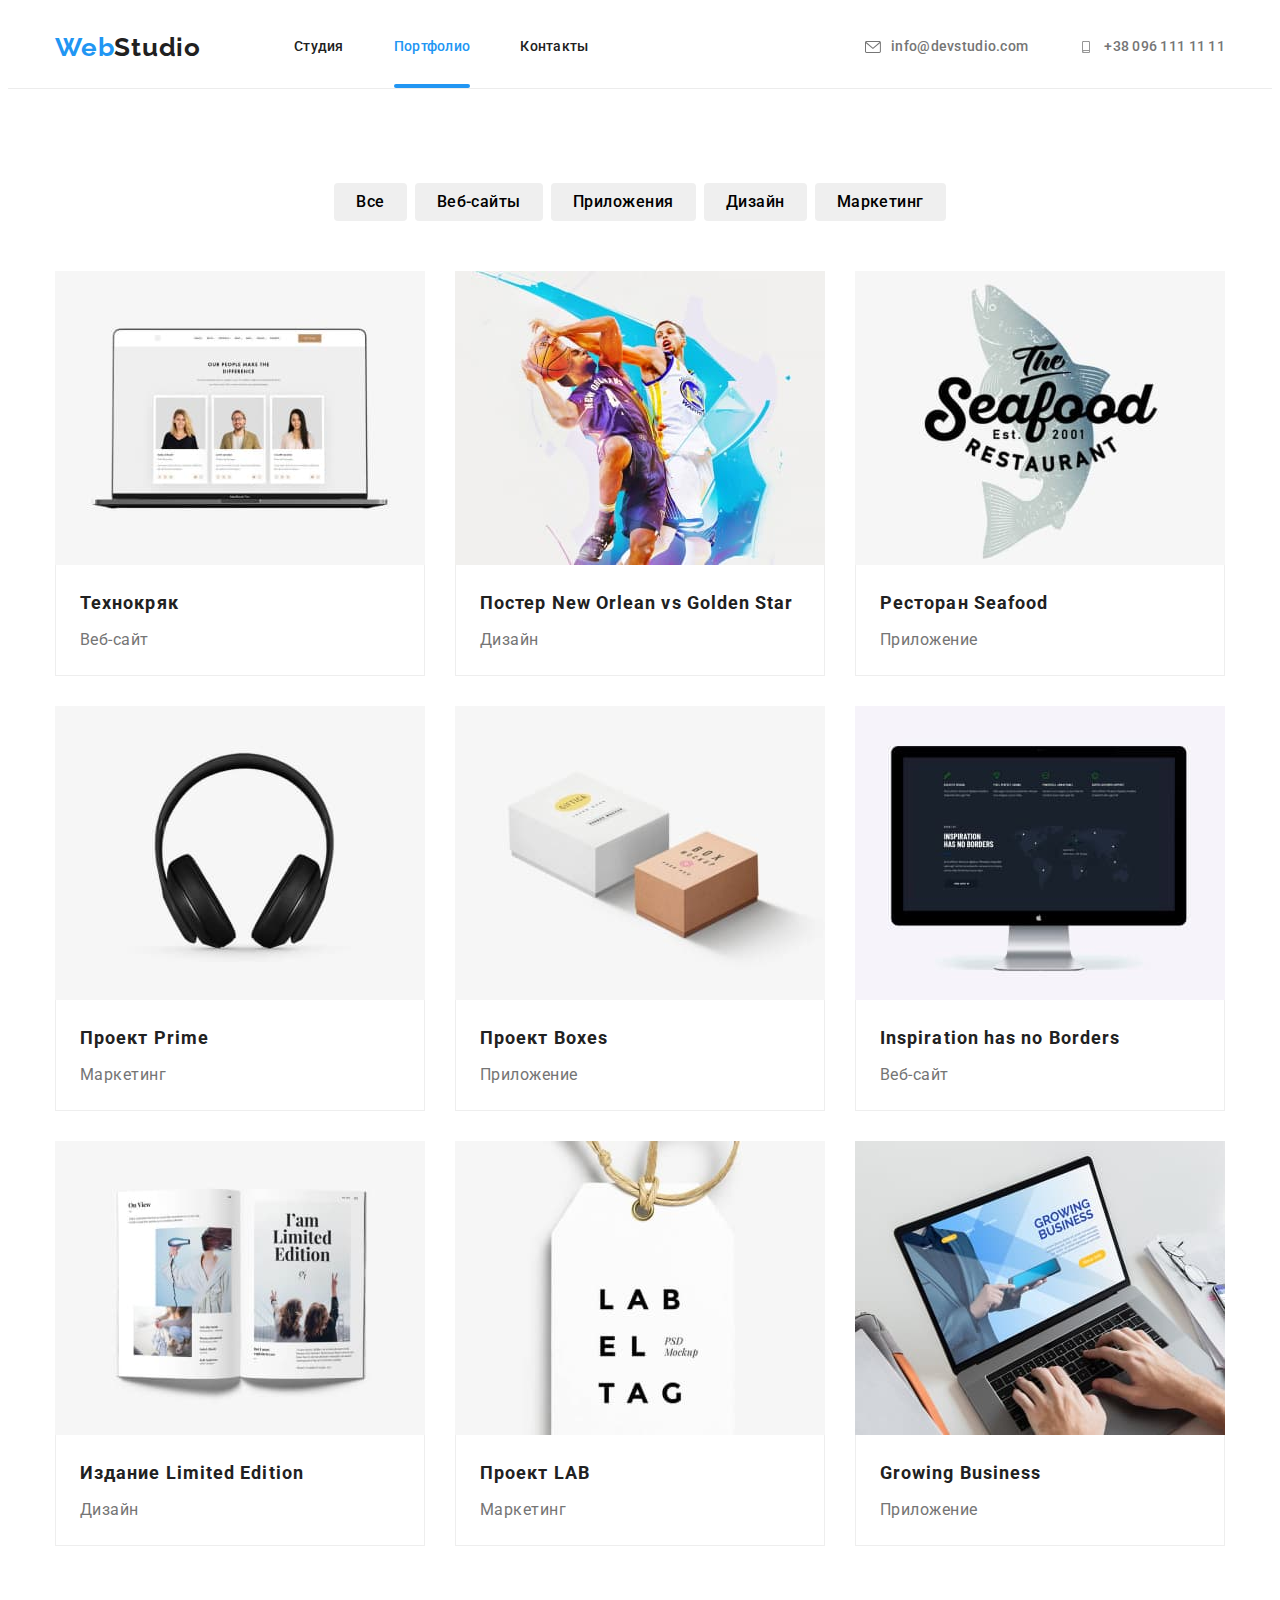
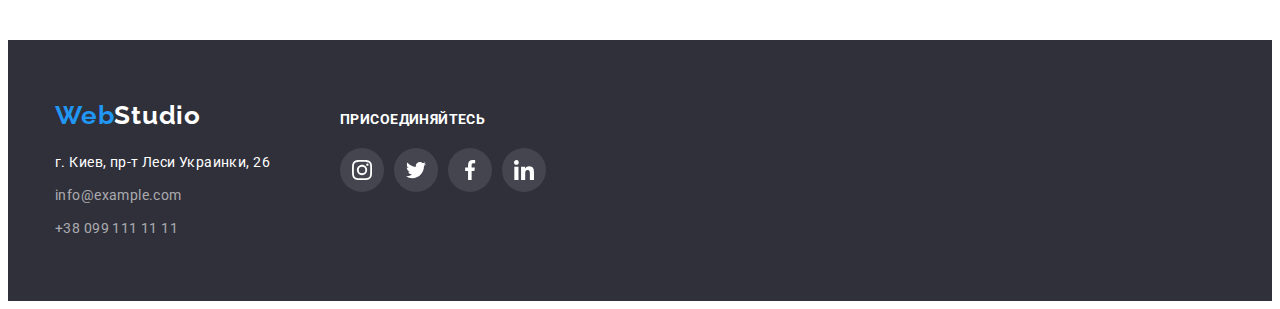
==== portfolio.html @ fc5a7e6b "Додавання іконок" ====
<!DOCTYPE html>
<html lang="en">
<head>
    <meta charset="UTF-8">
    <meta http-equiv="X-UA-Compatible" content="IE=edge">
    <meta name="viewport" content="width=device-width, initial-scale=1.0">
    <link rel="preconnect" href="https://fonts.googleapis.com">
    <link rel="preconnect" href="https://fonts.gstatic.com" crossorigin>
    <link href="https://fonts.googleapis.com/css2?family=Raleway:wght@700&family=Roboto:wght@400;500;700;900&display=swap"
        rel="stylesheet">
    <title>Document</title>
    <link rel="stylesheet" href="https://cdnjs.cloudflare.com/ajax/libs/modern-normalize/1.1.0/modern-normalize.min.css"
        integrity="sha512-wpPYUAdjBVSE4KJnH1VR1HeZfpl1ub8YT/NKx4PuQ5NmX2tKuGu6U/JRp5y+Y8XG2tV+wKQpNHVUX03MfMFn9Q=="
        crossorigin="anonymous" referrerpolicy="no-referrer" />
    <link rel="stylesheet" href="./css/styles.css">
</head>
<body>
    <!--Шапка сайта-->
    <header class="header">
        <div class="container header-container">
            <nav class="header-nav">
                <a lang="en" class="logo link" href="">
                    <span class="accent">Web</span>Studio</a>
                <ul class="header-list list">
                    <li class="header-list-item">
                        <a href="./index.html" class="header-link link">Студия</a>
                    </li>
                    <li class="header-list-item">
                        <a href="" class="header-link link current">Портфолио</a>
                    </li>
                    <li class="header-list-item">
                        <a href="" class="header-link link">Контакты</a>
                    </li>
                </ul>
            </nav>
            <ul class="header-contacts list">
                <li class="header-contacts-item">
                    <a href="mailto:info@devstudio.com" class="header-contacts-link link">
                        <svg class="header-link-svg" width="16" height="12">
                            <use href="./images/icons.svg#icon-envelope"></use>
                        </svg>
                        info@devstudio.com</a>
                </li>
                <li class="header-contacts-item">
                    <a href="tel:+380961111111" class="header-contacts-link link">
                        <svg class="header-link-svg" width="16" height="12">
                            <use href="./images/icons.svg#icon-smartphone"></use>
                        </svg>
                        +38 096 111 11 11</a>
                </li>
    
            </ul>
        </div>
    </header>

    <main>
        <!--Section1-->
        <section class="projects section">
            <div class="container">
            <h1 class="visually-hidden">
                Раздел проектов
            
            </h1>
            <ul class="btn-list list">
                <li class="btn-item">
                    <button type="button" class="project-btn button">Все</button>
                </li>
                <li class="btn-item">
                    <button type="button" class="project-btn button">Веб-сайты</button>
                </li>
                <li class="btn-item">
                    <button type="button" class="project-btn button">Приложения</button>
                </li>
                <li class="btn-item">
                    <button type="button" class="project-btn button">Дизайн</button>
                </li>
                <li class="btn-item">
                    <button type="button" class="project-btn button">Маркетинг</button>
                </li>            
            </ul>            
        
            <ul class="projects-list list">
                <li class="projects-item">
                    <a href="" class="projects-link">
                        <div class="projects-cover-wrap">
                        <img src="./images/технокряк.jpg" alt="Первый проект" width="370" height="294">
                        <p class="projects-cover-text">Ресурс предлагает комплексные предложения с разным уровнем функционала и сервисов. Все это позволит посетителю получить
                        исчерпывающие сведения о компании или частном лице.</p>
                        </div>
                        <div class="project-text-all">
                    <h2 class="projects-title">
                        Технокряк
                    </h2>  
                    <p class="projects-text">
                        Веб-сайт
                    </p>    
                    </div>
                    </a>
                </li>
                <li class="projects-item">
                    <a href="" class="projects-link">
                        <div class="projects-cover-wrap">
                        <img src="./images/NewOrlean.jpg" alt="Второй проект" width="370" height="294">
                        <p class="projects-cover-text">Ресурс предлагает комплексные предложения с разным уровнем функционала и сервисов. Все
                            это позволит посетителю получить
                            исчерпывающие сведения о компании или частном лице.</p>
                        </div>
                        <div class="project-text-all">
                    <h2 class="projects-title">
                        Постер New Orlean vs Golden Star
                    </h2>
                    <p class="projects-text">
                        Дизайн
                    </p>
                    </div>
                    </a>
                </li>
                <li class="projects-item">
                    <a href="" class="projects-link">
                        <div class="projects-cover-wrap">
                        <img src="./images/Seafood.jpg" alt="Третий проект" width="370" height="294">
                        <p class="projects-cover-text">Ресурс предлагает комплексные предложения с разным уровнем функционала и сервисов. Все
                            это позволит посетителю получить
                            исчерпывающие сведения о компании или частном лице.</p>
                        </div>
                    <div class="project-text-all">
                    <h2 class="projects-title">
                        Ресторан Seafood
                    </h2>
                    <p class="projects-text">
                        Приложение
                    </p>
                    </div>
                    </a>
                </li>
                <li class="projects-item">
                    <a href="" class="projects-link">
                        <div class="projects-cover-wrap">
                        <img src="./images/Prime.jpg" alt="Четвертый проект" width="370" height="294">
                        <p class="projects-cover-text">Ресурс предлагает комплексные предложения с разным уровнем функционала и сервисов. Все
                            это позволит посетителю получить
                            исчерпывающие сведения о компании или частном лице.</p>
                        </div>
                    <div class="project-text-all">
                    <h2 class="projects-title">
                        Проект Prime
                    </h2>
                    <p class="projects-text">
                        Маркетинг
                    </p>
                    </div>
                    </a>
                </li>
                <li class="projects-item">
                    <a href="" class="projects-link">
                        <div class="projects-cover-wrap">
                        <img src="./images/Boxes.jpg" alt="Пятый проект" width="370" height="294">
                        <p class="projects-cover-text">Ресурс предлагает комплексные предложения с разным уровнем функционала и сервисов. Все
                            это позволит посетителю получить
                            исчерпывающие сведения о компании или частном лице.</p>
                        </div>
                    <div class="project-text-all">
                    <h2 class="projects-title">
                        Проект Boxes
                    </h2>
                    <p class="projects-text">
                        Приложение
                    </p>
                    </div>
                    </a>
                </li>
                <li class="projects-item">
                    <a href="" class="projects-link">
                        <div class="projects-cover-wrap">
                        <img src="./images/Inspiration.jpg" alt="Шестой проект" width="370" height="294">
                        <p class="projects-cover-text">Ресурс предлагает комплексные предложения с разным уровнем функционала и сервисов. Все
                            это позволит посетителю получить
                            исчерпывающие сведения о компании или частном лице.</p>
                        </div>
                    <div class="project-text-all">
                    <h2 class="projects-title">
                        Inspiration has no Borders
                    </h2>
                    <p class="projects-text">
                        Веб-сайт
                    </p>
                    </div>
                    </a>
                </li>
                <li class="projects-item">
                    <a href="" class="projects-link">
                        <div class="projects-cover-wrap">
                        <img src="./images/Limited_Edition.jpg" alt="Седьмой проект" width="370" height="294">
                        <p class="projects-cover-text">Ресурс предлагает комплексные предложения с разным уровнем функционала и сервисов. Все
                            это позволит посетителю получить
                            исчерпывающие сведения о компании или частном лице.</p>
                        </div>
                    <div class="project-text-all">
                    <h2 class="projects-title">
                        Издание Limited Edition
                    </h2 >
                    <p class="projects-text">
                        Дизайн
                    </p>
                    </div>
                    </a>
                </li>
                <li class="projects-item">
                    <a href="" class="projects-link">
                        <div class="projects-cover-wrap">
                        <img src="./images/LAB.jpg" alt="Восьмой проект" width="370" height="294">
                        <p class="projects-cover-text">Ресурс предлагает комплексные предложения с разным уровнем функционала и сервисов. Все
                            это позволит посетителю получить
                            исчерпывающие сведения о компании или частном лице.</p>
                        </div>
                    <div class="project-text-all">
                    <h2 class="projects-title">
                        Проект LAB
                    </h2>
                    <p class="projects-text">
                        Маркетинг
                    </p>
                    </div>
                    </a>
                </li>
                <li class="projects-item">
                    <a href="" class="projects-link">
                        <div class="projects-cover-wrap">
                        <img src="./images/Growing_Business.jpg" alt="Девятый проект" width="370" height="294">
                        <p class="projects-cover-text">Ресурс предлагает комплексные предложения с разным уровнем функционала и сервисов. Все
                            это позволит посетителю получить
                            исчерпывающие сведения о компании или частном лице.</p>
                        </div>
                    <div class="project-text-all">
                    <h2 class="projects-title">
                        Growing Business
                    </h2>
                    <p class="projects-text">
                        Приложение
                    </p>
                    </div>
                    </a>
                </li>
                
            </ul>
            </div>
        </section>
        </main>
    <!--Футер-->
    <footer class="footer">
        <div class="container">
            <div class="footer-main">
                <a href="" class="logo link" lang="en">
                    <span class="accent">Web</span>Studio</a>
    
                <address class=" address">
                    <ul class="footer-list">
                        <li class="footer-item">
                            <a class="footer-address link"
                                href="https://www.google.com/maps/place/%D0%B1%D1%83%D0%BB%D1%8C%D0%B2%D0%B0%D1%80+%D0%9B%D0%B5%D1%81%D1%96+%D0%A3%D0%BA%D1%80%D0%B0%D1%97%D0%BD%D0%BA%D0%B8,+26,+%D0%9A%D0%B8%D1%97%D0%B2,+02000/@50.4265807,30.5361971,17z/data=!3m1!4b1!4m5!3m4!1s0x40d4cf0e033ecbe9:0x57a4dffefec77da0!8m2!3d50.4265807!4d30.5383858">г.
                                Киев, пр-т Леси Украинки, 26</a>
                        </li>
                        <li class="footer-item">
                            <a href="mailto:info@example.com" class="footer-link link">info@example.com</a>
                        </li>
                        <li class="footer-item">
                            <a href="tel:+380991111111" class="footer-link link">+38 099 111 11 11</a>
                        </li>
                    </ul>
    
                </address>
            </div>
            <div class="call">
                <h2 class="call-title">
                    присоединяйтесь
                </h2>
                <ul class="footer-soc">
                    <li class="footer-soc-item">
                        <a href="" class="footer-soc-link">
                            <svg class="footer-soc-icon" width="20" heihgt="20">
                                <use href="./images/icons.svg#icon-instagram"></use>
                            </svg>
                        </a>
                    </li>
                    <li class="footer-soc-item">
                        <a href="" class="footer-soc-link">
                            <svg class="footer-soc-icon" width="20" heihgt="20">
                                <use href="./images/icons.svg#icon-twitter"></use>
                            </svg>
                        </a>
                    </li>
                    <li class="footer-soc-item">
                        <a href="" class="footer-soc-link">
                            <svg class="footer-soc-icon" width="20" heihgt="20">
                                <use href="./images/icons.svg#icon-facebook"></use>
                            </svg>
                        </a>
                    </li>
                    <li class="footer-soc-item">
                        <a href="" class="footer-soc-link">
                            <svg class="footer-soc-icon" width="20" heihgt="20">
                                <use href="./images/icons.svg#icon-linkedin"></use>
                            </svg>
                        </a>
                    </li>
                </ul>
            </div>
        </div>
    </footer>

</body>
</html>
---- css/styles.css ----
html {
    box-sizing: border-box;
}
*, 
*::before,
*::after{
    box-sizing: inherit;
}
:root {
    --hero-background-color: #2F303A;
    --second-background-color: #F5F4FA;
    --footer-background-color: #2F303A;
    --first-header-color: #212121;
    --second-header-color: #757575;
    --hero-color: #ffffff;
    --title-color: #212121;
    --after-title-color: #757575;
    --first-btn-color: #ffffff;
    --second-btn-color: #212121;
    --accent-color: #2196F3;
    --first-footer-color: #ffffff;
    --second-footer-color: rgba(255, 255, 255, 0.6);
    --first-logo-color: #212121;
    --second-logo-color: #ffffff;
    --first-icon-color: #AFB1B8;
    --second-icon-color: #ffffff;
    --overlay-color: #ffffff;
}


p, h1, h2, h3, h4, h5, h6 {
    margin: 0;
}

ul {
    list-style: none;
    margin: 0;
    padding-left: 0;
}

img {
    display: block;
    max-width: 100%;
    height: auto
}


.container {
    width: 1200px;
    padding-left: 15px;
    padding-right: 15px;
    margin: 0 auto;

}

body {
    font-family: Roboto, sans-serif;
    background-color: #ffffff;
    color: var(--title-color);
    
}


.link {
    text-decoration: none;    
}

.section {
    padding-top: 94px;
    padding-bottom: 94px;
}

/* -----------Шапка сайта-------------- */

.header {
    padding-top: 24px;
    padding-bottom: 25px;
    border-bottom: 1px solid #ECECEC
}

.logo {
    font-family: 'Raleway';
    font-weight: 700;
    font-size: 26px;
    line-height: 1.19;
    letter-spacing: 0.03em;
    color: var(--first-logo-color);
}

.header .logo {
    margin-right: 93px;
}


.accent {
    color: var(--accent-color);

}

.header-container {
    display: flex;
    align-items: center;
}

.header-nav {
    display: flex;
}

.header-list {
    display: flex;
    align-items: center;
}

.header-list-item:not(:last-child) {
    margin-right: 50px;
}
 
.header-contacts {
    display: flex;
    margin-left: auto;
}

.header-contacts-item:not(:last-child) {
    margin-right: 50px;
}

.header-link,
.header-contacts-link {
    font-weight: 500;
    font-size: 14px;
    line-height: 1.14;
    letter-spacing: 0.02em;   
}

.header-link {
    position: relative;
    display: block;
    color: var(--first-header-color);
    transition-property:color;
    transition-duration: 250ms;
    transition-timing-function: cubic-bezier(0.4, 0, 0.2, 1);
}



.header-link.current {
    color: var(--accent-color);
    position: relative;
}

.header-link.current::after {
    position: absolute;
    content: '';
    display: block;
    width: 100%;
    height: 4px;
    left: 0;
    bottom: -33px;
    background-color: var(--accent-color);
    border-radius: 2px;
}

.header-contacts-link {
    display: flex;
    justify-content: center;
    align-items: center;
    color: var(--second-header-color);
    transition-property:color;
    transition-duration: 250ms;
    transition-timing-function: cubic-bezier(0.4, 0, 0.2, 1);
}

.header-link:hover,
.header-link:focus,
.header-contacts-link:hover,
.header-contacts-link:focus {
    color: var(--accent-color);
    fill: var(--accent-color);
}

.header-link-svg {

    margin-right: 10px;
    fill: currentColor
}



/*-------- Герой ----------- */

.hero {
    width: 1600px;
    margin-left: auto;
    margin-right: auto;
    padding-bottom: 200px;
    padding-top: 200px;
    background-color: var(--hero-background-color);
    background-image: linear-gradient(rgba(47, 48, 58, 0.4), rgba(47, 48, 58, 0.4)),
    url(../images/hero-bg-img.jpg);
    background-repeat: no-repeat;
    background-position: center;
    background-size: cover;
}


.hero-title {
    width: 696px;
    margin-right: auto;
    margin-left: auto;
    margin-bottom: 30px;
    font-weight: 900;
    font-size: 44px;
    line-height: 1.36; 
    text-align: center;
    letter-spacing: 0.06em;
    text-transform: uppercase;
    color: var(--hero-color);
}

.price-btn {
    margin: auto;
    padding: 10px 22px;
    border: none;
    border-radius: 4px;
    font-weight: 700;
    font-size: 16px;
    line-height: 1.88;
    display: flex;
    align-items: center;
    text-align: center;
    letter-spacing: 0.06em;
    color: var(--first-btn-color);
    background-color: var(--accent-color);
    transition-property:background-color;
    transition-duration: 250ms;
    transition-timing-function: cubic-bezier(0.4, 0, 0.2, 1);
}

.price-btn:hover,
.price-btn:focus {
    background-color: #188CE8;

}


/* -------------Преимущества------------ */
.visually-hidden {
    position: absolute;
    white-space: nowrap;
    width: 1px;
    height: 1px;
    overflow: hidden;
    border: 0;
    padding: 0;
    clip: rect(0 0 0 0);
    clip-path: inset(50%);
    margin: -1px;
}


.benefits-list {
    display: flex;
}

.benefits-title {
    margin-bottom: 10px;
    font-weight: 700;
    font-size: 14px;
    line-height: 1.14;
    letter-spacing: 0.03em;
    text-transform: uppercase;
    
}

.benefits-text {
    max-width: 270px;
    font-size: 14px;
    line-height: 1.71;
    letter-spacing: 0.03em;
    color: var(--after-title-color);
}

.benefits-item:not(:last-child) {
    margin-right: 30px;
}

.benefits-icon {
    display: flex;
    justify-content: center;
    align-items: center;
    margin-bottom: 30px;
    width: 270px;
    height: 120px;
    background-color: var(--second-background-color);
}



/* --------- Работы --------- */

.about {
    padding-top: 0;
}

.about-title {
    margin-bottom: 50px;
    font-weight: 700;
    font-size: 36px;
    line-height: 1.16;
    text-align: center;
    letter-spacing: 0.03em;
}

.about-list {
    display: flex;
}

.about-item {
    position: relative;
    
}

.about-item:not(:last-child) {
    margin-right: 30px;
}

.about-item-text {
    position: absolute;
    display: flex;
    height: 70px;
    width: 100%;
    bottom: 0;
    font-weight: 700;
    font-size: 14px;
    line-height: 1.14;
    letter-spacing: 0.03em;
    text-transform: uppercase;
    color: var(--overlay-color);
    background: rgba(47, 48, 58, 0.8);
    justify-content: center;
    align-items: center;
}
/* --------- Работники --------- */

.team {
    background-color: var(--second-background-color);
}

.team-title {
    margin-bottom: 50px;
    font-weight: 700;
    font-size: 36px;
    line-height: 1.16;
    text-align: center;
    letter-spacing: 0.03em;
    
}
.team-item {
    text-align: center;
    background: var(--hero-color);
    box-shadow: 0px 1px 3px rgba(0, 0, 0, 0.12),
    0px 1px 1px rgba(0, 0, 0, 0.14),
    0px 2px 1px rgba(0, 0, 0, 0.2);
    border-radius: 0px 0px 4px 4px;
}

.team-item:not(:last-child) {
    margin-right: 30px;
}

.team-list {
    display: flex;
}
.team-list-title { 
    margin-bottom: 10px;
    font-weight: 500;
    font-size: 16px;
    line-height: 1.18;
    letter-spacing: 0.03em;
    
}

.team-text {
    padding-top: 30px;
    padding-bottom: 30px;
}



.team-list-text {
    font-size: 16px;
    line-height: 1.18;
    letter-spacing: 0.03em;
    color: var(--after-title-color);
    margin-bottom: 16px;
}

.team-soc {
    display: flex;
    justify-content: center;
}
.team-soc-item + .team-soc-item {
    margin-left: 10px;
}

.team-soc-link {
    display: flex;
    align-items: center;
    justify-content: center;
    width: 44px;
    height: 44px;
    background: #FFFFFF;
    border-radius: 50%;
    color: var(--first-icon-color);
    transition-property:background-color, color;
    transition-duration: 250ms;
    transition-timing-function: cubic-bezier(0.4, 0, 0.2, 1);
}

.team-soc-icon {
    fill: currentColor;
}

.team-soc-link:hover,
.team-soc-link:focus {
    background-color: var(--accent-color);
    color: var(--second-icon-color);
}

/* ---------------Клиенты---------------------- */

.clients-title {
    margin-bottom: 50px;
    font-weight: 700;
    font-size: 36px;
    line-height: 1.16;
    text-align: center;
    letter-spacing: 0.03em;
}

.clients-list {
    display: flex;
    justify-content: center;
}

.clients-item +.clients-item {
    margin-left: 30px;
}

.clients-link {
    display: flex;
    justify-content: center;
    align-items: center;
    width: 170px;
    height: 92px;
    border: 1px solid var(--first-icon-color);
    border-radius: 4px;
    color: var(--first-icon-color);
    transition-property: color, border-color;
    transition-duration: 250ms;
    transition-timing-function: cubic-bezier(0.4, 0, 0.2, 1);
}

.clients-icon {
    fill: currentColor;
}

.clients-link:hover,
.clients-link:focus {
    color: var(--accent-color);
    border-color: var(--accent-color);
}


/* -------------Футер----------- */
.footer {
    
    padding-top: 60px;
    padding-bottom: 60px;
    background-color: var(--footer-background-color);
}

.footer .logo {
    color: var(--second-logo-color) ;
}

.address {
    margin-top: 20px;
}

.footer-address,
.footer-link {
    
    font-size: 14px;
    line-height: 1.71;
    letter-spacing: 0.03em;
    font-style: normal;
    transition-property:color;
    transition-duration: 250ms;
    transition-timing-function: cubic-bezier(0.4, 0, 0.2, 1);
    
}
.footer-address {
    color: var(--first-footer-color);
}

.footer-link {
   color: var(--second-footer-color);
}


.footer-item:not(:last-child) {
    margin-bottom: 9px;
}

.footer-address:hover,
.footer-address:focus,
.footer-link:hover,
.footer-link:focus {
    color: var(--accent-color);
}

.footer .container {
    display: flex;
    align-items: baseline;
}
.footer-main {
    margin-right: 70px;
}

.call-title {
    margin-bottom: 20px;
    font-weight: 700;
    font-size: 14px;
    line-height: 1.14;
    letter-spacing: 0.03em;
    text-transform: uppercase;
    font-style: normal;
    color: var(--first-footer-color);
}

.footer-soc {
    display: flex;
    justify-content: center;
}
.footer-soc-item + .footer-soc-item {
    margin-left: 10px;
}

.footer-soc-link {
    display: flex;
    justify-content: center;
    width: 44px; 
    height: 44px;
    background: rgba(255, 255, 255, 0.1);
    border-radius: 50%;
    color: var(--second-icon-color);
    transition-property:background-color;
    transition-duration: 250ms;
    transition-timing-function: cubic-bezier(0.4, 0, 0.2, 1);

}

.footer-soc-icon {
    fill: currentColor;
}

.footer-soc-link:hover,
.footer-soc-link:focus {
    background-color: var(--accent-color);
}


/* -----------------Backdrop-------------------- */

.backdrop {
    position: fixed;
    top: 0;
    width: 100%;
    height: 100%;
    background: rgba(0, 0, 0, 0.2);
    transition: opacity 250ms, visibility 250ms;
}

.backdrop.is-hidden .modal{
    transform: scale(0.3);
}


.modal {
    position: absolute;
    top: 50%;
    left: 50%;
    transform: translate(-50%,-50%) scale(1);
    width: 528px;
    min-height: 581px;
    background-color: var(--second-background-color);
    box-shadow: 0px 1px 3px rgba(0, 0, 0, 0.12),
    0px 1px 1px rgba(0, 0, 0, 0.14),
    0px 2px 1px rgba(0, 0, 0, 0.2);
    border-radius: 4px;
    transition: transform 250ms;
}


.modal-close {
    position: absolute;
    display: flex;
    justify-content: center;
    align-items: center;
    top: 8px;
    right: 8px;
    width: 30px;
    height: 30px;
    border: 1px solid rgba(0, 0, 0, 0.1);
    border-radius: 50%;
    background-color: transparent;
    cursor: pointer;
    
}

.is-hidden {
    opacity: 0;
    pointer-events: 0;
    visibility: hidden;
}





/* -----------------Портфолио------------ */



.project-btn {
    padding: 6px 22px;
    border: none;
    border-radius: 4px;
    font-weight: 500;
    font-size: 16px;
    line-height: 1.62;
    letter-spacing: 0.03em;
    transition-property:background-color, color, box-shadow;
    transition-duration: 250ms;
    transition-timing-function: cubic-bezier(0.4, 0, 0.2, 1);
}

.project-btn:hover,
.project-btn:focus {
    background-color: var(--accent-color);
    color: var(--first-btn-color);
    box-shadow: 0px 3px 1px rgba(0, 0, 0, 0.1),
    0px 1px 2px rgba(0, 0, 0, 0.08),
    0px 2px 2px rgba(0, 0, 0, 0.12);
    border-radius: 4px;
}
.button {
    font-family: inherit;
    cursor: pointer;
}

.btn-list {
    display: flex;
    margin-bottom: 50px;
    justify-content: center;
}


.btn-item:not(:last-child) {
    margin-right: 8px;
}
.projects-list {
    display: flex;
    flex-wrap: wrap;  
}

.project-text-all {
    padding: 20px 24px;
    border-left: 1px solid #EEEEEE;
    border-right: 1px solid #EEEEEE;
    border-bottom: 1px solid #EEEEEE;
}


.projects-title {
    margin-bottom: 4px;
    font-weight: 700;
    font-size: 18px;
    line-height: 2;    
    letter-spacing: 0.06em;
    color: var(--title-color);
}

.projects-text {
    font-size: 16px;
    line-height: 1.88;
    letter-spacing: 0.03em;
    color: var(--after-title-color);
}

.projects-link {
    display: block;
    text-decoration: none;
}

.projects-item {
    width: 370px;
    margin-right: 30px;
    margin-bottom: 30px;
    background: #FFFFFF;
}

.projects-link:hover .projects-cover-text,
.projects-link:focus .projects-cover-text {
    transform: translateY(0);
}

.projects-cover-wrap {
    position: relative;
    overflow: hidden;
}

.projects-cover-text {
    position: absolute;
    top: 0;
    left: 0;
    background-color: var(--accent-color);
    color: var(--overlay-color);
    font-size: 18px;
    line-height: 1.56;
    letter-spacing: 0.03em;
    padding: 63px 24px;
    transform: translateY(100%);
    transition-property:transform, box-shadow;
    transition-duration: 250ms;
    transition-timing-function: cubic-bezier(0.4, 0, 0.2, 1);
}

.projects-link:hover,
.projects-link:focus {
    box-shadow: 0px 1px 1px rgba(0, 0, 0, 0.12),
    0px 4px 4px rgba(0, 0, 0, 0.06),
    1px 4px 6px rgba(0, 0, 0, 0.16);
}

.projects-item:nth-child(3n) {
    margin-right: 0px;
}


.projects-item:nth-last-child(-n+3) {
    margin-bottom: 0px;
}
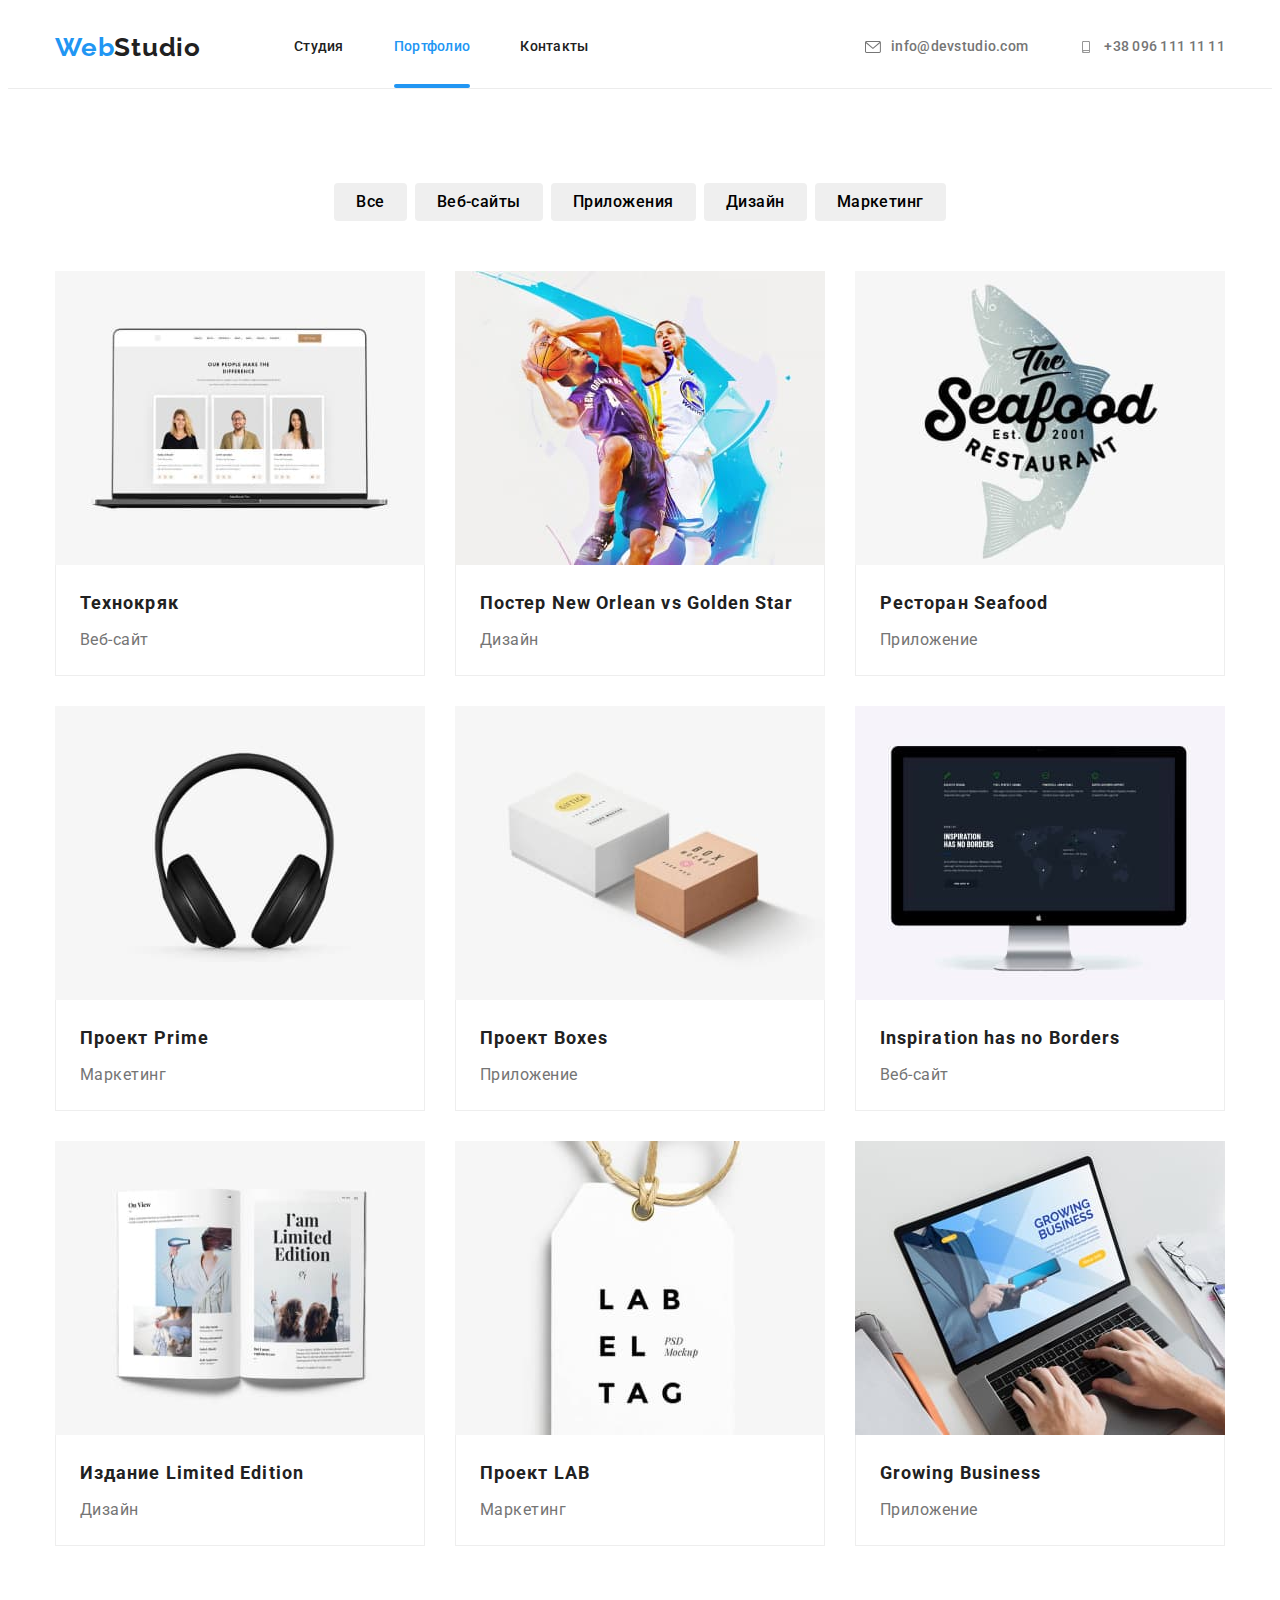
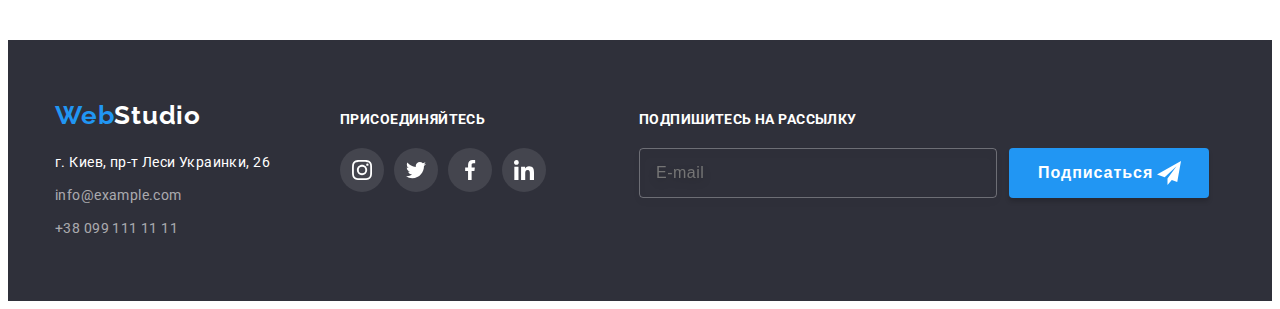
==== commit 378905b1: "Модальне вікно та кнопка у Футері" ====
--- a/portfolio.html
+++ b/portfolio.html
@@ -305,6 +305,19 @@
                     </li>
                 </ul>
             </div>
+            <div class="sign-up">
+                <h2 class="sign-up-title">Подпишитесь на рассылку</h2>
+                <form class="footer-form">
+                    <div class="footer-sign-up">
+                        <input type="email" name="footer-email" id="footer-email" class="footer-input" placeholder="E-mail">
+                        <button type="submit" class="footer-button">Подписаться
+                            <svg class="footer-button-icon" width="24" height="24">
+                                <use href="./images/icons.svg#icon-send"></use>
+                            </svg>
+                        </button>
+                    </div>
+                </form>
+            </div>
         </div>
     </footer>
 
--- a/css/styles.css
+++ b/css/styles.css
@@ -25,6 +25,8 @@
     --first-icon-color: #AFB1B8;
     --second-icon-color: #ffffff;
     --overlay-color: #ffffff;
+    --modal-background-color: #ffffff;
+    --modal-color: #212121;
 }
 
 
@@ -528,6 +530,10 @@
     margin-right: 70px;
 }
 
+.call {
+    margin-right: 93px;
+}
+
 .call-title {
     margin-bottom: 20px;
     font-weight: 700;
@@ -549,6 +555,7 @@
 
 .footer-soc-link {
     display: flex;
+    align-items: center;
     justify-content: center;
     width: 44px; 
     height: 44px;
@@ -569,6 +576,84 @@
 .footer-soc-link:focus {
     background-color: var(--accent-color);
 }
+
+.sign-up-title {
+    margin-bottom: 20px;
+    font-weight: 700;
+    font-size: 14px;
+    line-height: 1.14;
+    letter-spacing: 0.03em;
+    text-transform: uppercase;
+    font-style: normal;
+    color: var(--first-footer-color);
+}
+.footer-sign-up {
+    display: flex;
+}
+
+.footer-input {
+    background-color: transparent;
+    border: 1px solid rgba(255, 255, 255, 0.3);
+    box-sizing: border-box;
+    padding-left: 16px;
+    margin-right: 12px;
+    filter: drop-shadow(0px 4px 4px rgba(0, 0, 0, 0.15));
+    border-radius: 4px;
+    width: 358px;
+    height: 50px;
+    font-size: 16px;
+    line-height: 1.25;
+    display: flex;
+    align-items: center;
+    letter-spacing: 0.03em;
+    outline: none;
+    
+    color: rgba(255, 255, 255, 0.6);
+    transition: border-color 250ms cubic-bezier(0.4, 0, 0.2, 1);
+}
+
+.footer-input:focus {
+    border-color: var(--accent-color);
+}
+
+
+
+.footer-button {
+    font-weight: 700;
+    font-size: 16px;
+    line-height: 1.88;
+    display: flex;
+    align-items: center;
+    text-align: center;
+    letter-spacing: 0.06em;
+    width: 200px;
+    height: 50px;
+    padding: 10px 62px 10px 29px;
+    background: var(--accent-color);
+    color: var(--first-btn-color);
+    box-shadow: 0px 4px 4px rgba(0, 0, 0, 0.15);
+    border-radius: 4px;
+    outline: transparent;
+    border: none;
+    cursor: pointer;
+    position: relative;
+
+
+    transition: background-color 250ms cubic-bezier(0.4, 0, 0.2, 1),
+    box-shadow 250ms cubic-bezier(0.4, 0, 0.2, 1);
+    cursor: pointer;
+}
+
+
+
+.footer-button-icon {
+    position: absolute;
+    right: 28px;
+    fill: var(--first-btn-color);
+}
+
+
+
 
 
 /* -----------------Backdrop-------------------- */
@@ -600,6 +685,8 @@
     0px 2px 1px rgba(0, 0, 0, 0.2);
     border-radius: 4px;
     transition: transform 250ms;
+    background-color: var(--modal-background-color);
+    padding: 40px;
 }
 
 
@@ -625,8 +712,159 @@
     visibility: hidden;
 }
 
-
-
+.modal-title {
+    font-weight: 700;
+    font-size: 20px;
+    line-height: 1.15;
+    text-align: center;
+    letter-spacing: 0.03em;
+    color: var(--title-color);
+    margin-bottom: 12px;
+}
+
+.form-field {
+    margin-bottom: 10px;
+}
+
+.modal-label {
+    font-size: 12px;
+    line-height: 1.17;
+    letter-spacing: 0.01em;
+    color: var(--after-title-color);
+    margin-bottom: 4px;
+}
+
+.input-wrap {
+    position: relative;
+}
+
+
+
+.modal-input {
+    width: 100%;
+    height: 40px;
+    border: 1px solid rgba(33, 33, 33, 0.2);
+    box-sizing: border-box;
+    border-radius: 4px;   
+    outline: none;
+    padding-left: 42px;
+    transition-property: border-color;
+    transition-duration: 250ms;
+    transition-timing-function: cubic-bezier(0.4, 0, 0.2, 1);
+}
+
+.modal-input:focus {
+    border-color: var(--accent-color);
+}
+
+.modal-input:focus + .input-icon {
+    fill: var(--accent-color);
+}
+
+.input-icon {
+    position: absolute;
+    left: 15px;
+    top: 50%;
+    transform: translateY(-50%);
+    transition-property: fill;
+    transition-duration: 250ms;
+    transition-timing-function: cubic-bezier(0.4, 0, 0.2, 1);
+}
+
+
+.modal-text {
+    width: 100%;
+    height: 120px;
+    resize: none;
+    border: 1px solid rgba(33, 33, 33, 0.2);
+    box-sizing: border-box;
+    border-radius: 4px;
+    outline: none;
+    padding: 12px 16px;
+    font-size: 12px;
+    line-height: 1.17;
+    letter-spacing: 0.01em;
+    transition-property: border-color;
+    transition-duration: 250ms;
+    transition-timing-function: cubic-bezier(0.4, 0, 0.2, 1);
+}
+
+.modal-text::placeholder {
+    color: rgba(117, 117, 117, 0.5);
+}
+
+.modal-text:focus {
+    border-color: var(--accent-color);
+}
+
+.modal-check-text {
+    font-size: 14px;
+    line-height: 1.71;
+    letter-spacing: 0.03em;
+    color: var(--after-title-color);
+    display: flex;
+    align-items: center;
+    position: relative;
+}
+
+.part-modal-check-text {
+    color: var(--accent-color);
+}
+
+
+.modal-check-text span {
+    width: 16px;
+    height: 15px;
+    border: 2px solid var(--modal-color);
+    border-radius: 2px;
+    margin-right: 7px;
+    display: flex;
+    align-items: center;
+    justify-content: center;
+    transition: border-color 250ms cubic-bezier(0.4, 0, 0.2, 1);
+}
+.check-icon {
+    fill: transparent;
+}
+
+
+
+.modal-check:checked+.modal-check-text span {
+    background-color: var(--accent-color);
+    border: none;
+}
+
+.modal-check:checked+.modal-check-text .check-icon {
+    fill: #ffffff;
+}
+
+
+
+.modal-button {
+    background-color: var(--accent-color);
+    color: var(--first-btn-color);
+    display: flex;
+    align-items: center;
+    text-align: center;
+    padding: 10px 55px;
+    margin: auto;
+    box-shadow: 0px 4px 4px rgba(0, 0, 0, 0.15);
+    border-radius: 4px;
+    border: none;
+    font-size: 16px;
+    line-height: 1.88;
+    letter-spacing: 0.06em;
+    cursor: pointer;
+    transition-property:background-color, box-shadow;
+    transition-duration: 250ms;
+    transition-timing-function: cubic-bezier(0.4, 0, 0.2, 1),
+    ;
+}
+
+.modal-btn:hover,
+.modal-btn:focus {
+    background-color: #188CE8;
+}
 
 
 /* -----------------Портфолио------------ */
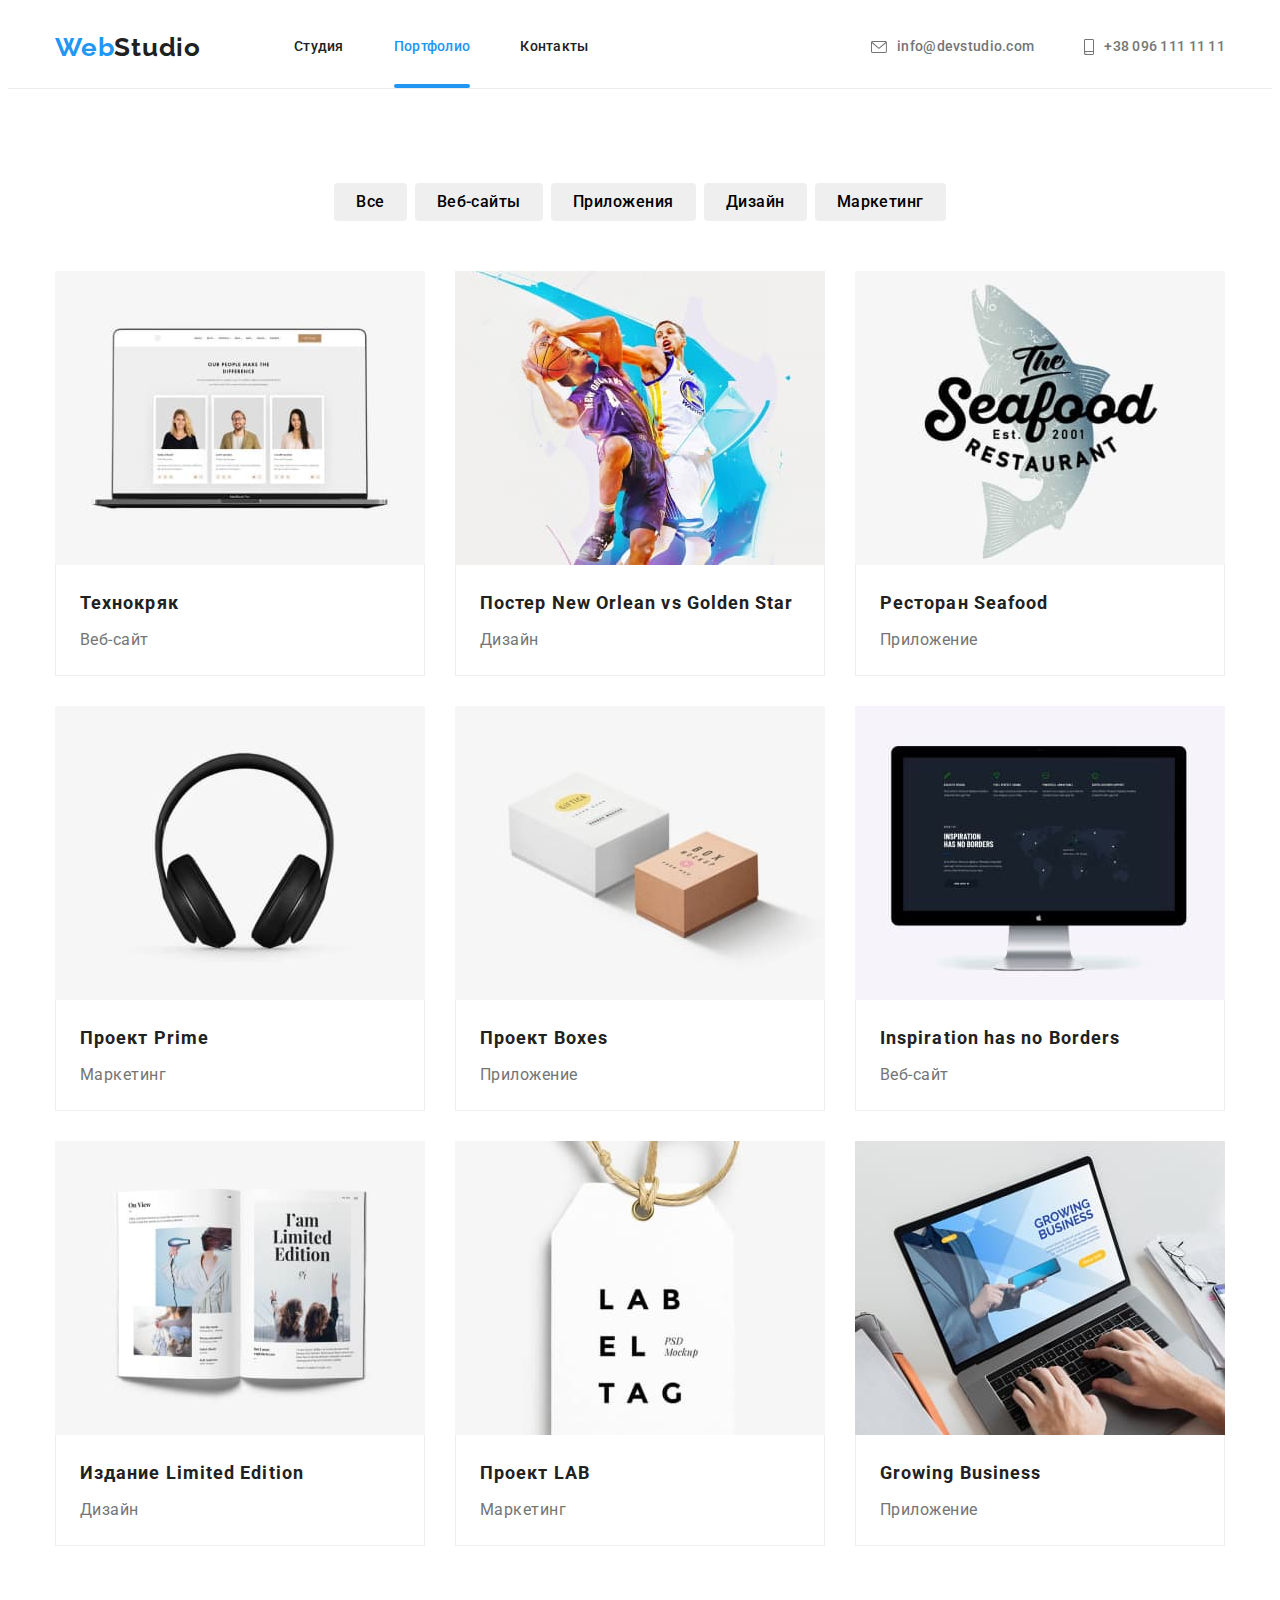
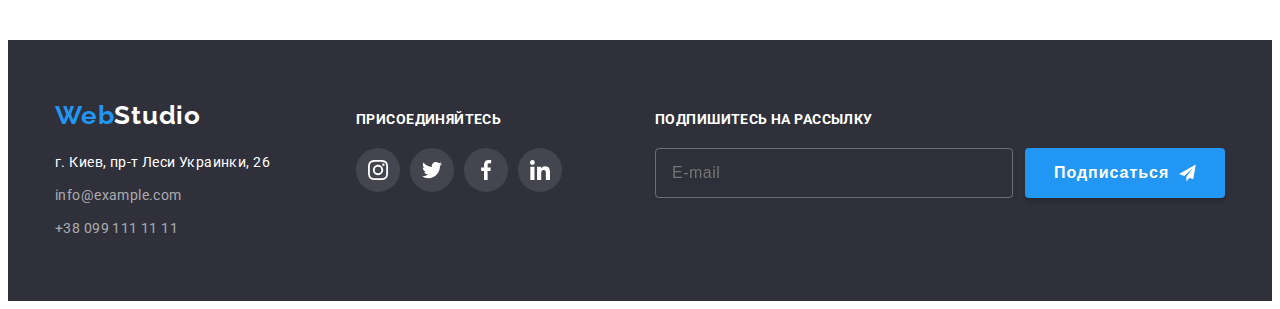
==== commit 2cf47635: "Виправлення у формі та футері" ====
--- a/portfolio.html
+++ b/portfolio.html
@@ -43,7 +43,7 @@
                 </li>
                 <li class="header-contacts-item">
                     <a href="tel:+380961111111" class="header-contacts-link link">
-                        <svg class="header-link-svg" width="16" height="12">
+                        <svg class="header-link-svg" width="10" height="16">
                             <use href="./images/icons.svg#icon-smartphone"></use>
                         </svg>
                         +38 096 111 11 11</a>
--- a/css/styles.css
+++ b/css/styles.css
@@ -528,6 +528,7 @@
 }
 .footer-main {
     margin-right: 70px;
+    flex-grow: 1;
 }
 
 .call {
@@ -628,7 +629,7 @@
     letter-spacing: 0.06em;
     width: 200px;
     height: 50px;
-    padding: 10px 62px 10px 29px;
+    padding: 10px 29px;
     background: var(--accent-color);
     color: var(--first-btn-color);
     box-shadow: 0px 4px 4px rgba(0, 0, 0, 0.15);
@@ -636,7 +637,7 @@
     outline: transparent;
     border: none;
     cursor: pointer;
-    position: relative;
+    /* position: relative; */
 
 
     transition: background-color 250ms cubic-bezier(0.4, 0, 0.2, 1),
@@ -647,8 +648,9 @@
 
 
 .footer-button-icon {
-    position: absolute;
-    right: 28px;
+    /* position: absolute;
+    right: 28px; */
+    margin-left: 10px;
     fill: var(--first-btn-color);
 }
 
@@ -723,10 +725,13 @@
 }
 
 .form-field {
+    display: block;
     margin-bottom: 10px;
 }
 
+
 .modal-label {
+    display: block;
     font-size: 12px;
     line-height: 1.17;
     letter-spacing: 0.01em;
@@ -804,7 +809,7 @@
     color: var(--after-title-color);
     display: flex;
     align-items: center;
-    position: relative;
+    justify-content: center;
 }
 
 .part-modal-check-text {
@@ -848,6 +853,7 @@
     text-align: center;
     padding: 10px 55px;
     margin: auto;
+    margin-top: 30px;
     box-shadow: 0px 4px 4px rgba(0, 0, 0, 0.15);
     border-radius: 4px;
     border: none;
